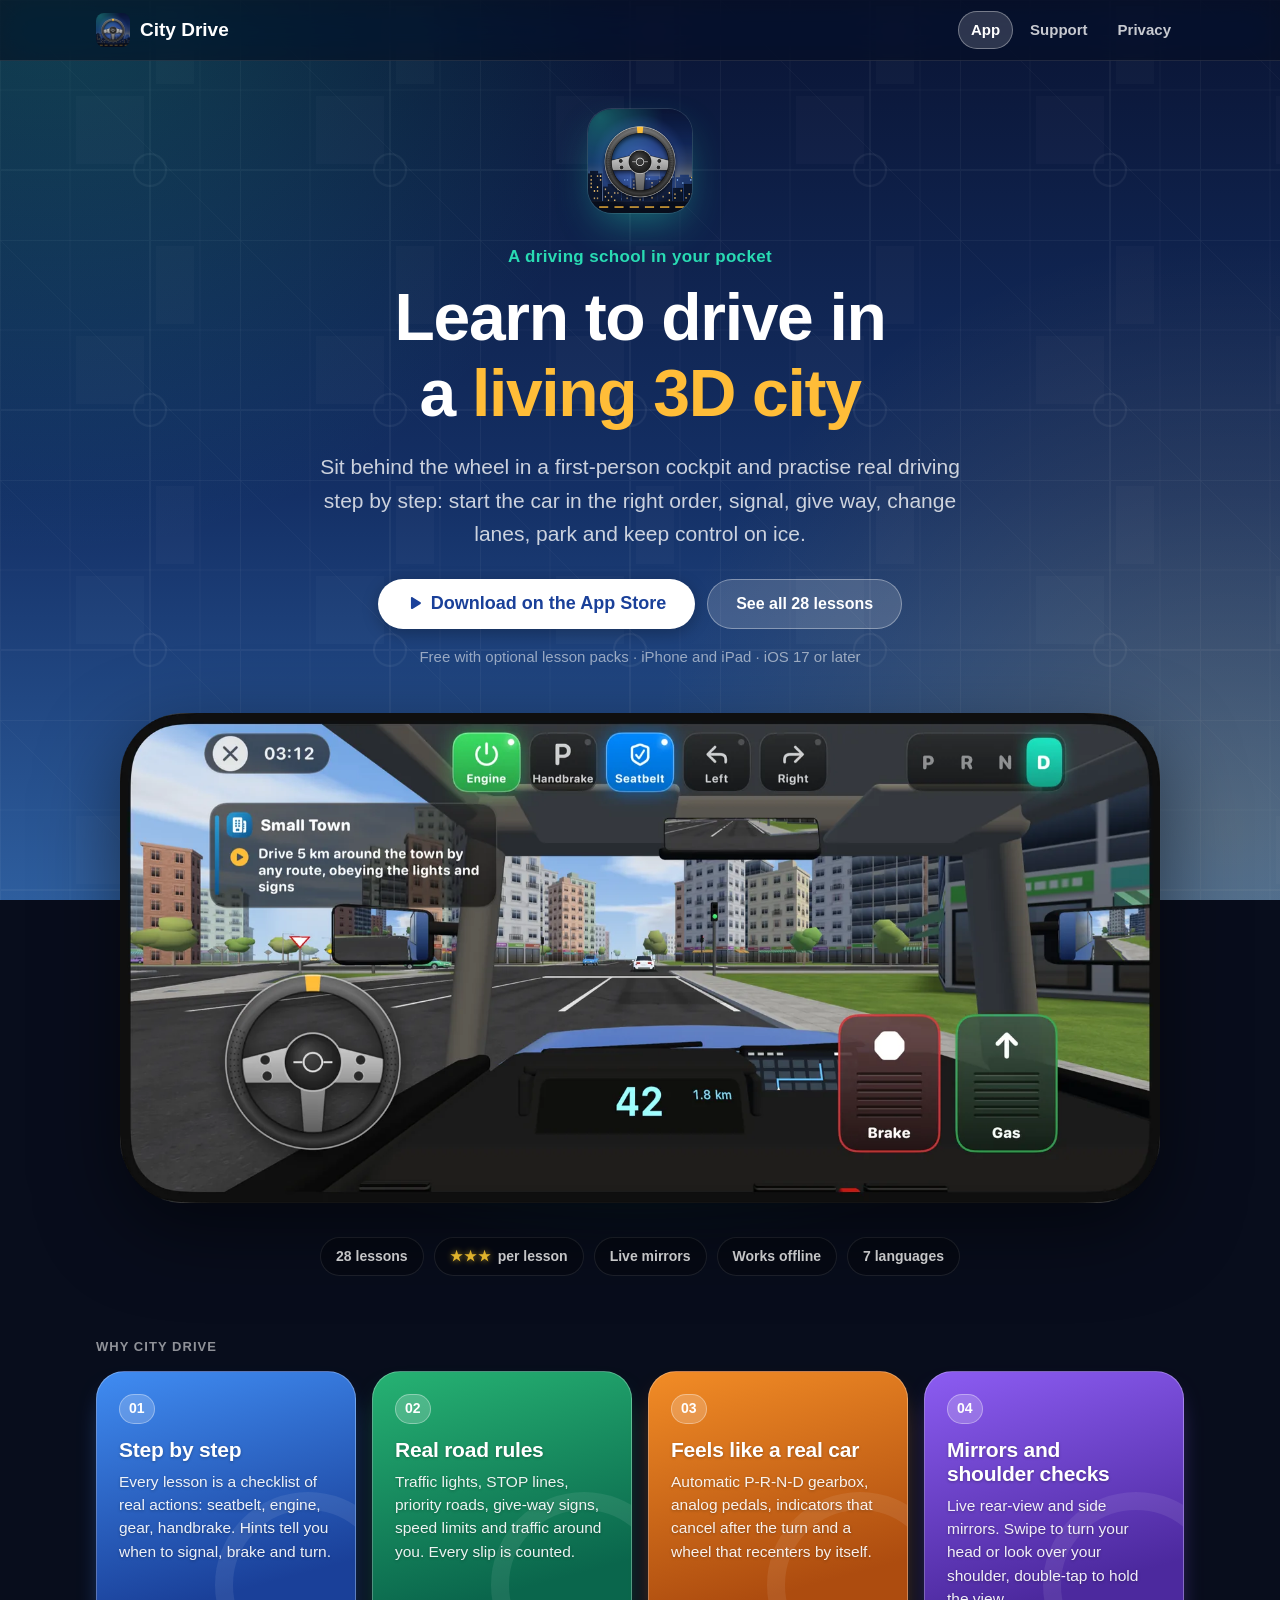
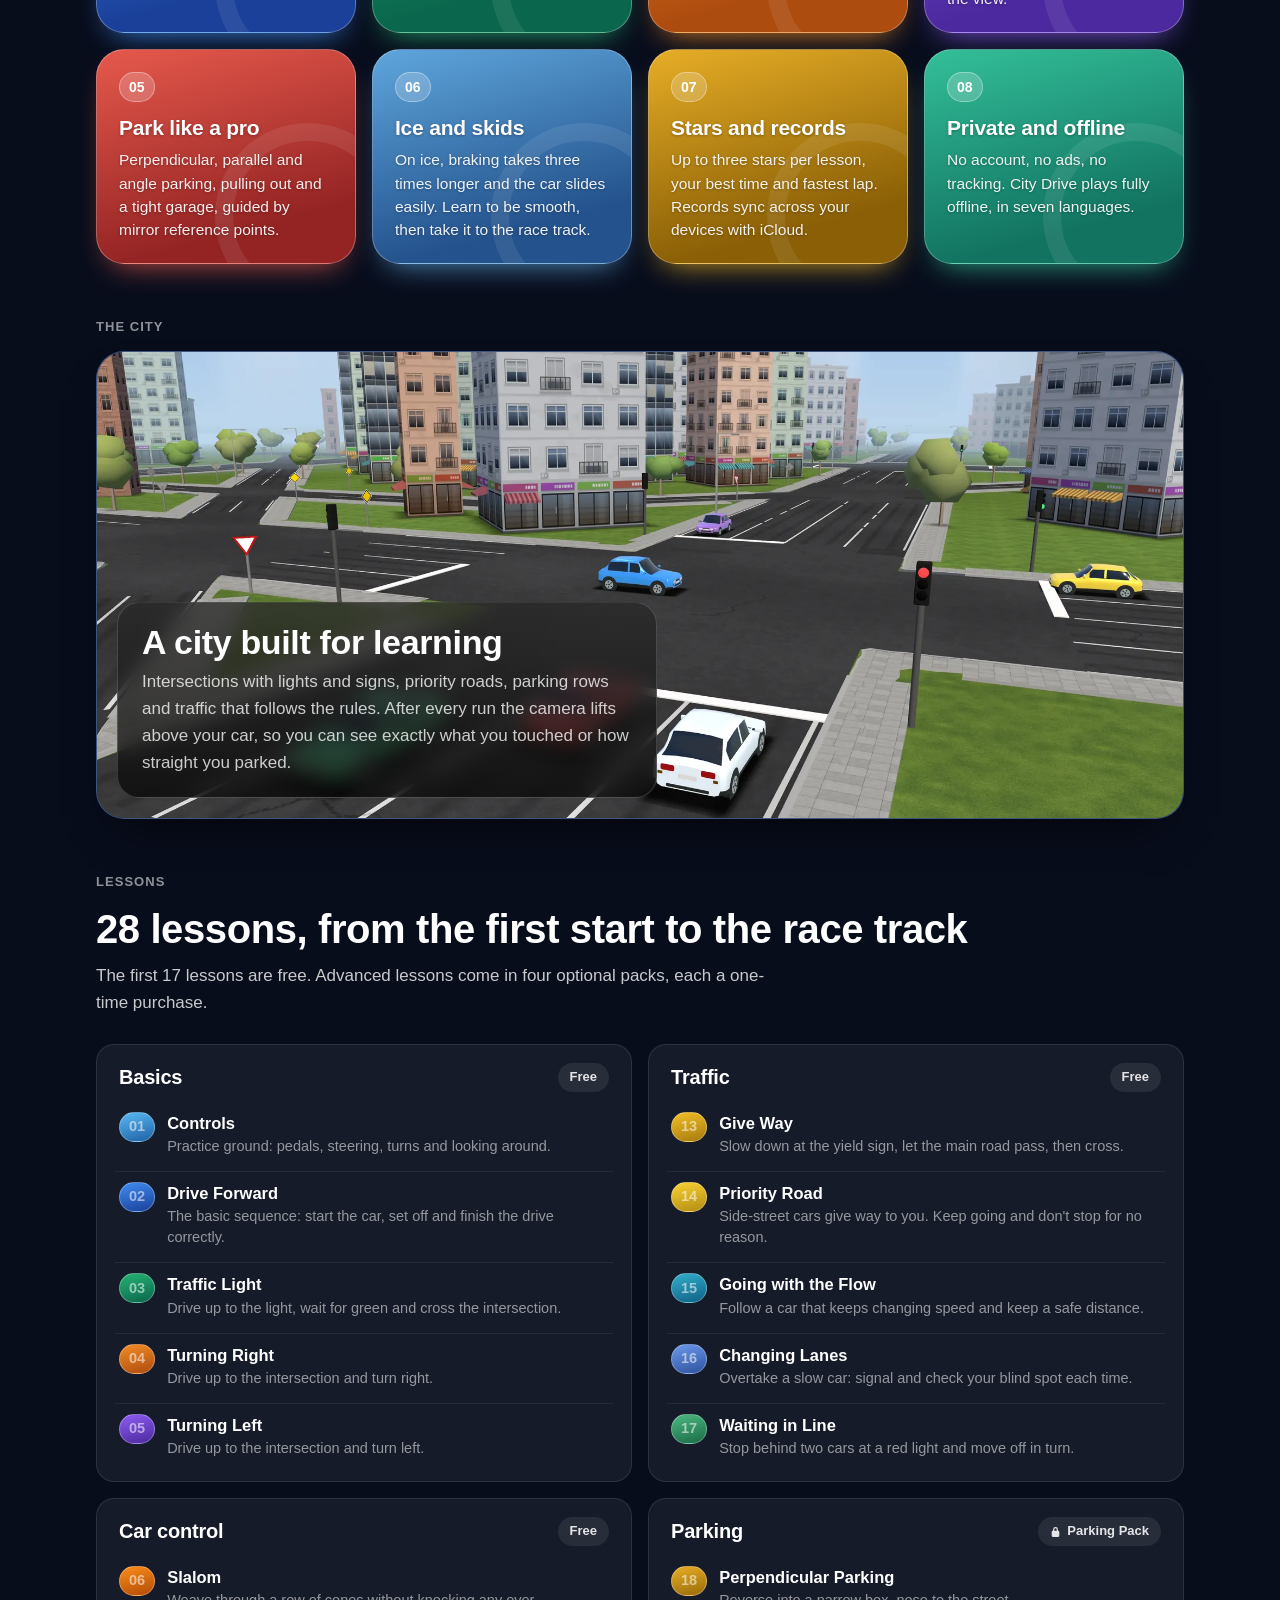
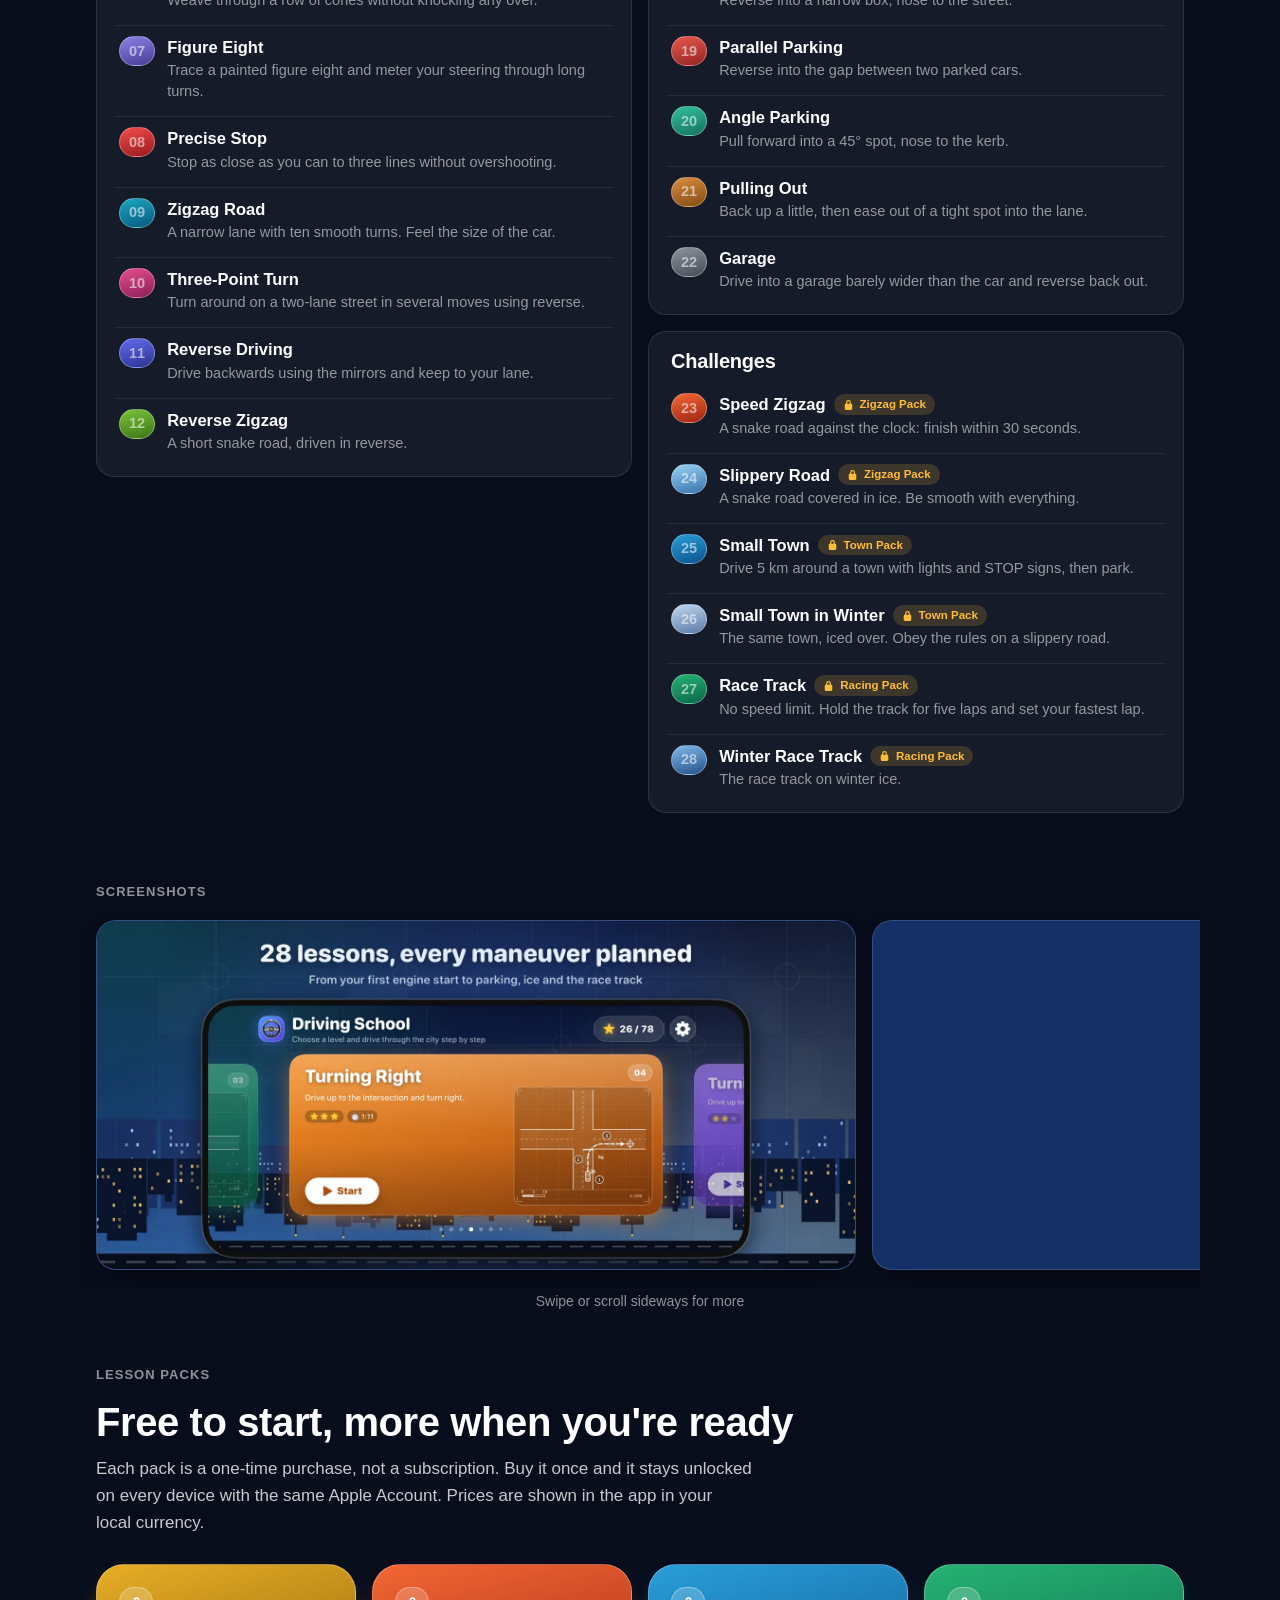
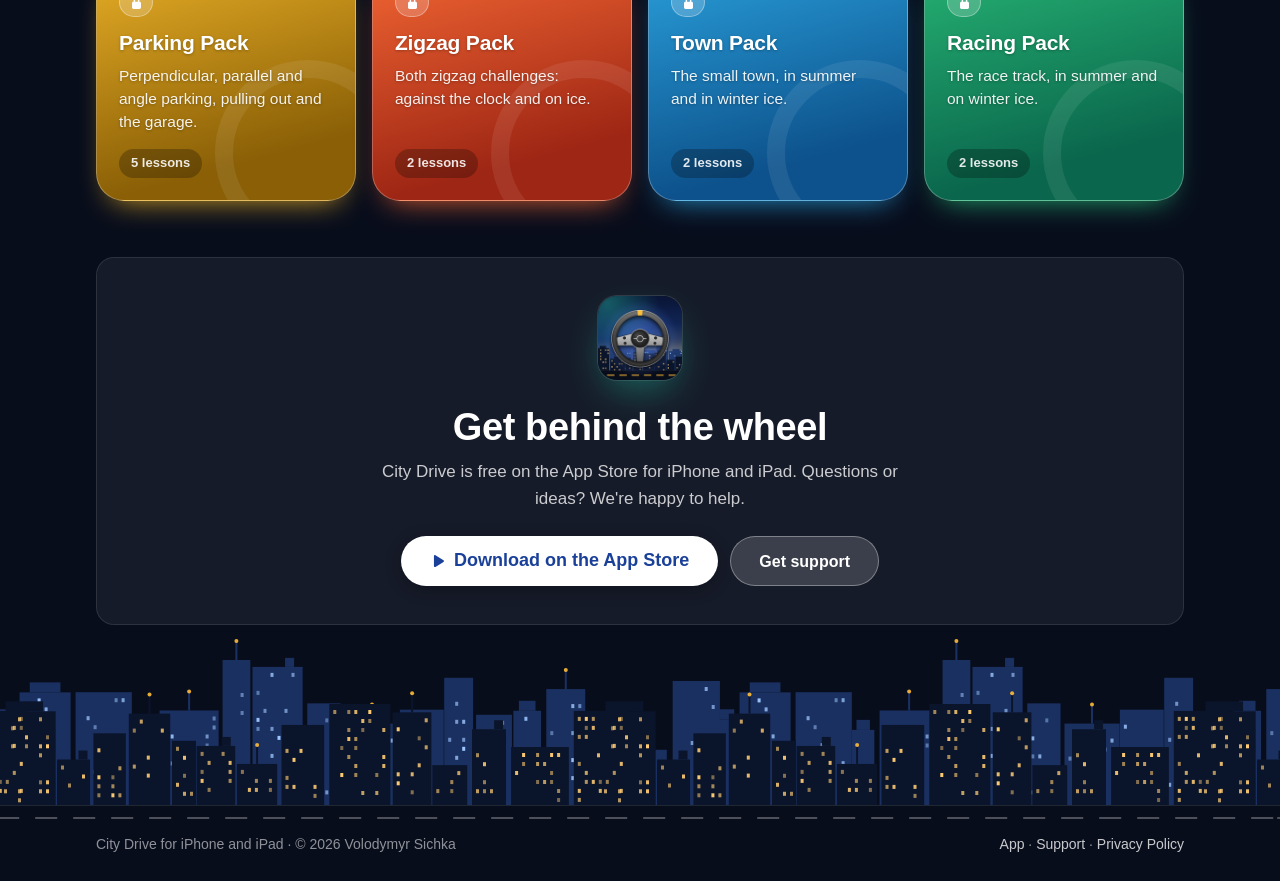
==== index.html @ c79d3a8d "Redesign privacy policy and support pages in the app's style, add marketing page" ====
<!DOCTYPE html>
<html lang="en">
  <head>
    <meta charset="UTF-8" />
    <title>City Drive</title>
    <meta http-equiv="refresh" content="0; url=marketing.html" />
    <link rel="canonical" href="https://vybgss.github.io/city-drive-docs/marketing.html" />
    <style>body { background: #0a1433; color: #fff; font-family: -apple-system, sans-serif; }</style>
  </head>
  <body>
    <p><a href="marketing.html" style="color: #29dbb3">City Drive</a></p>
  </body>
</html>
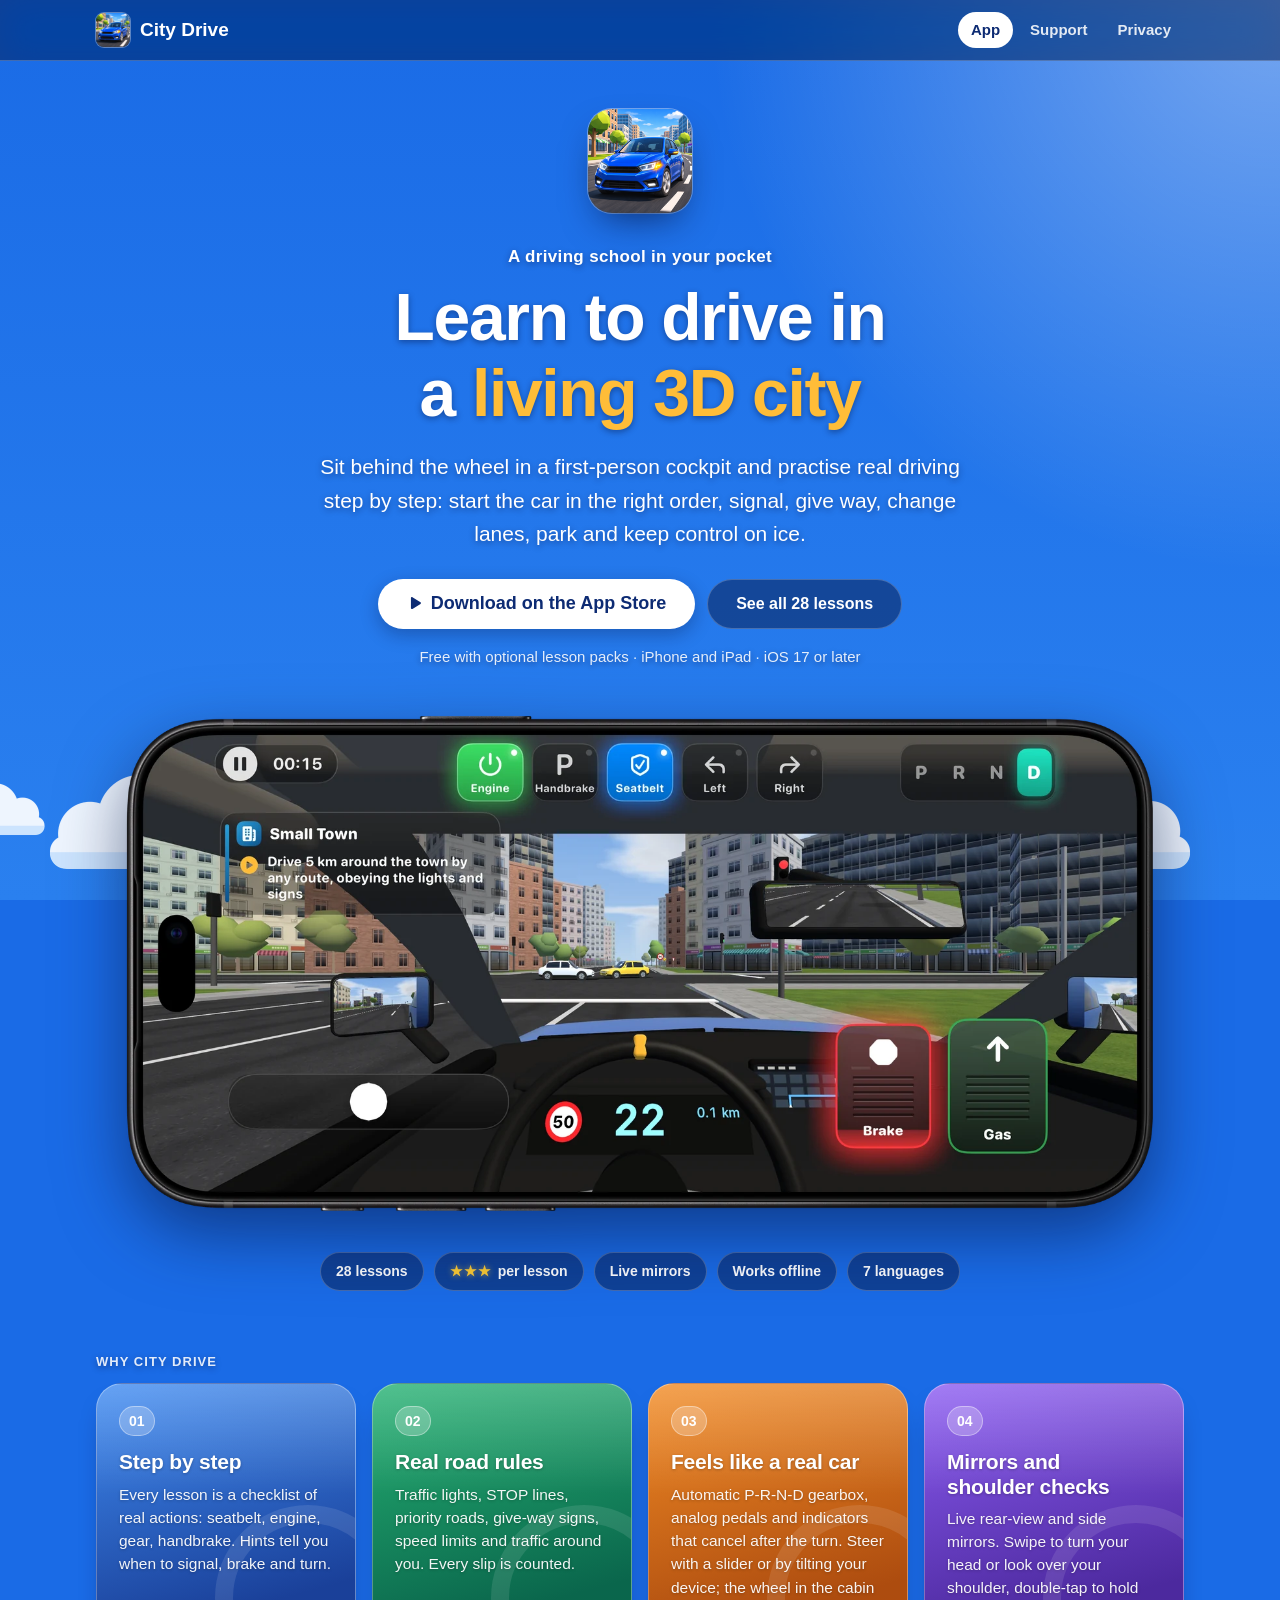
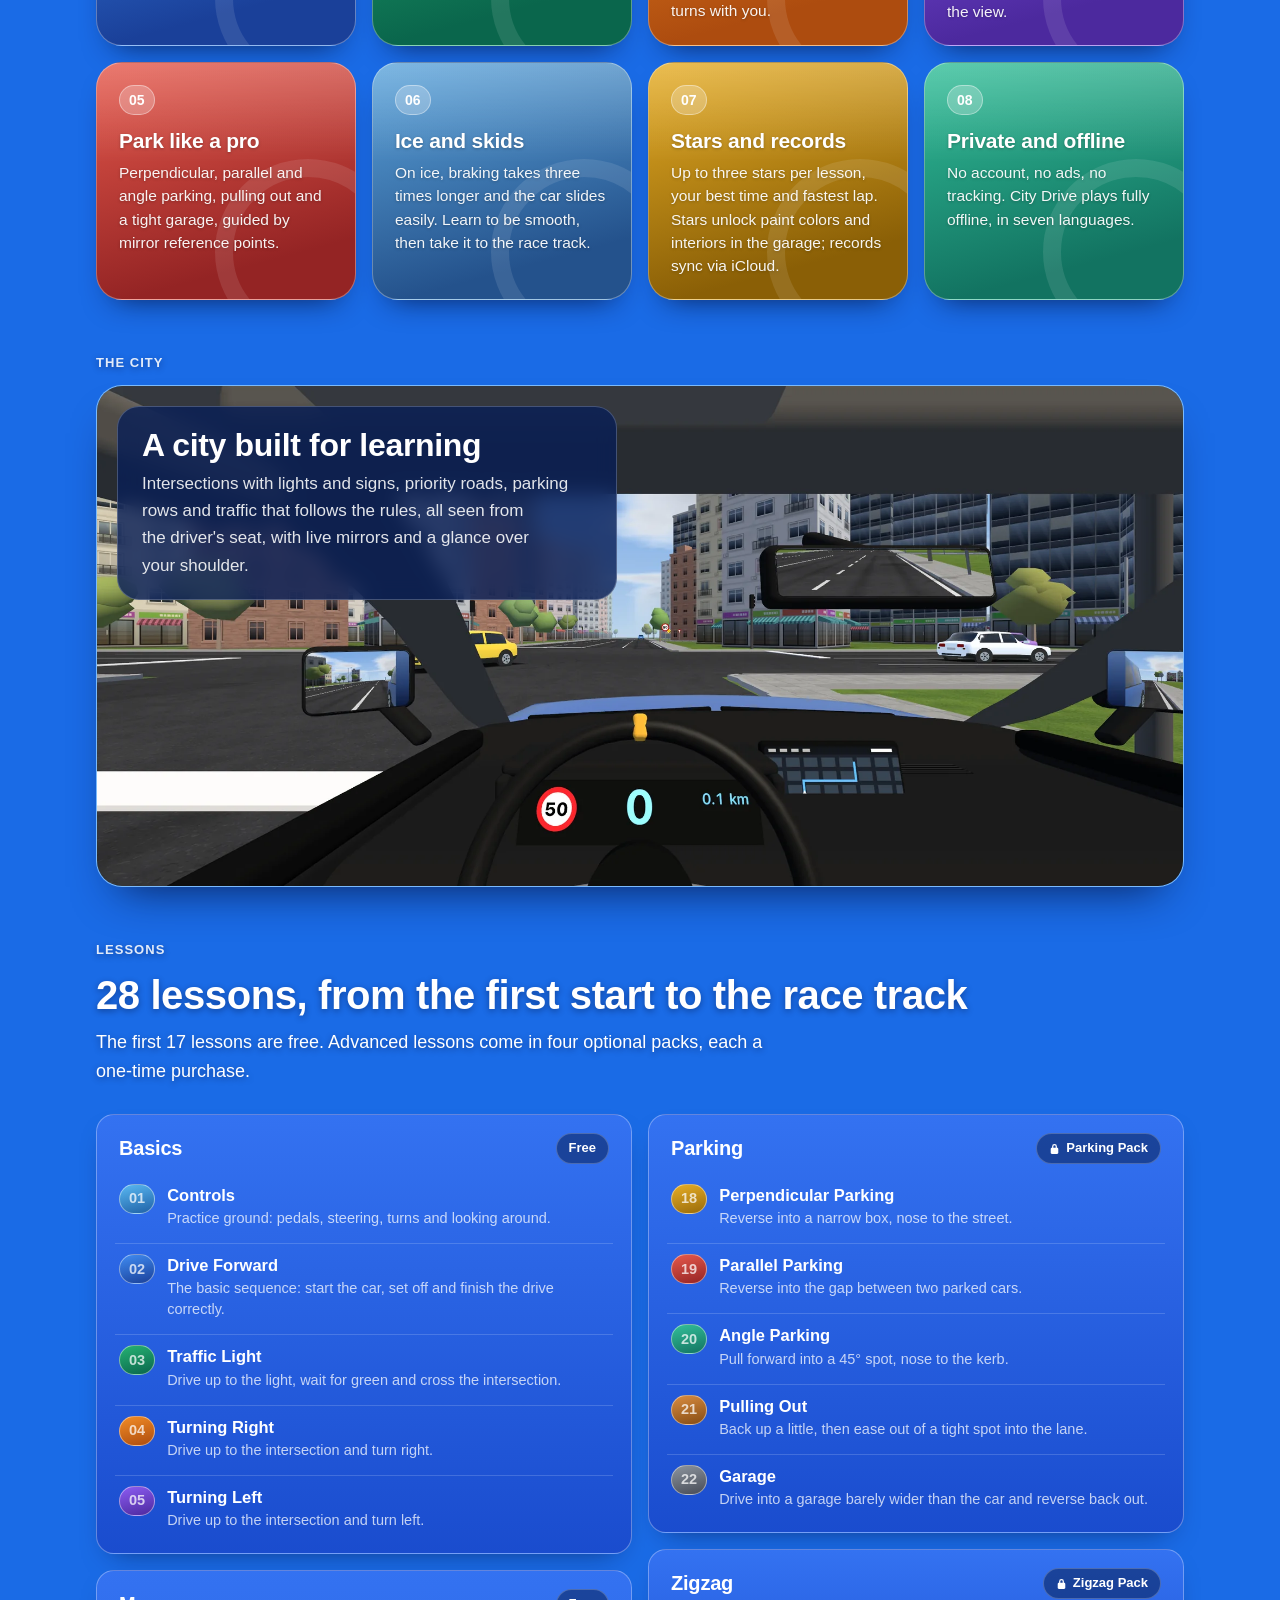
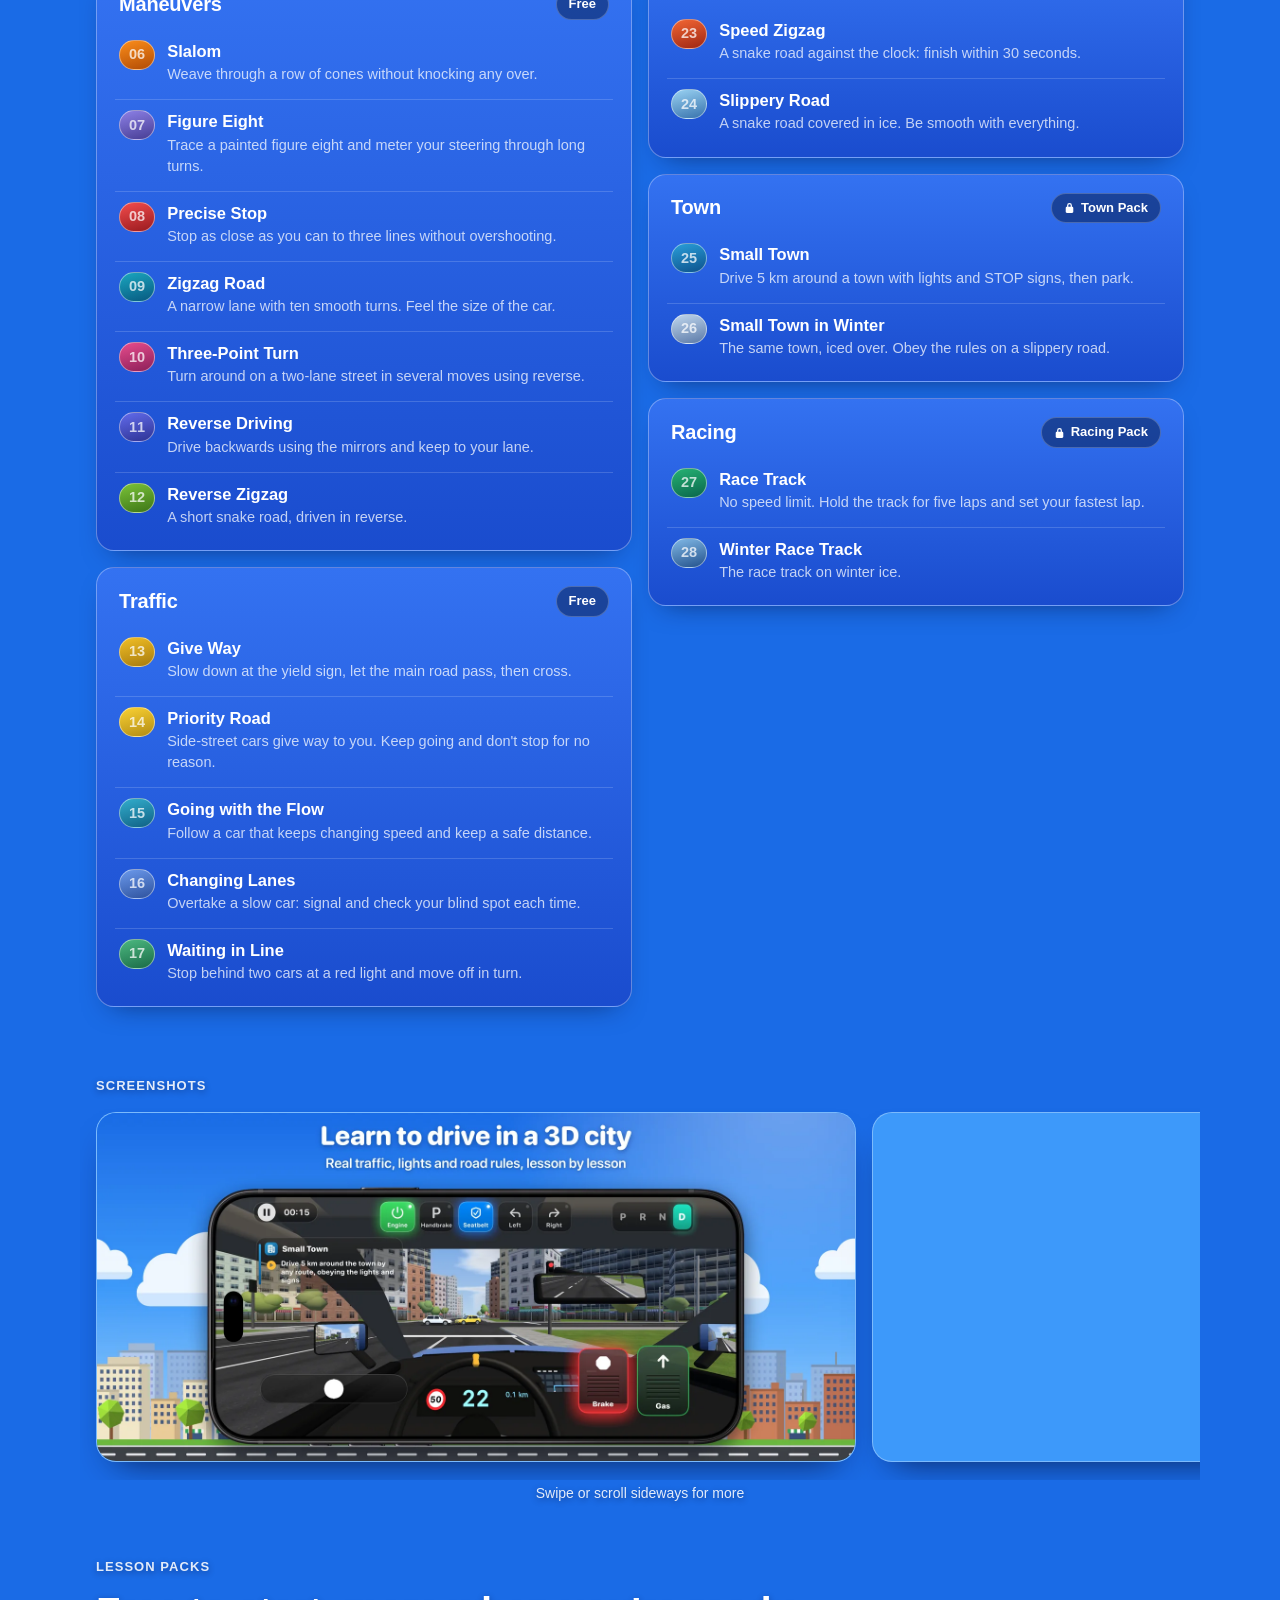
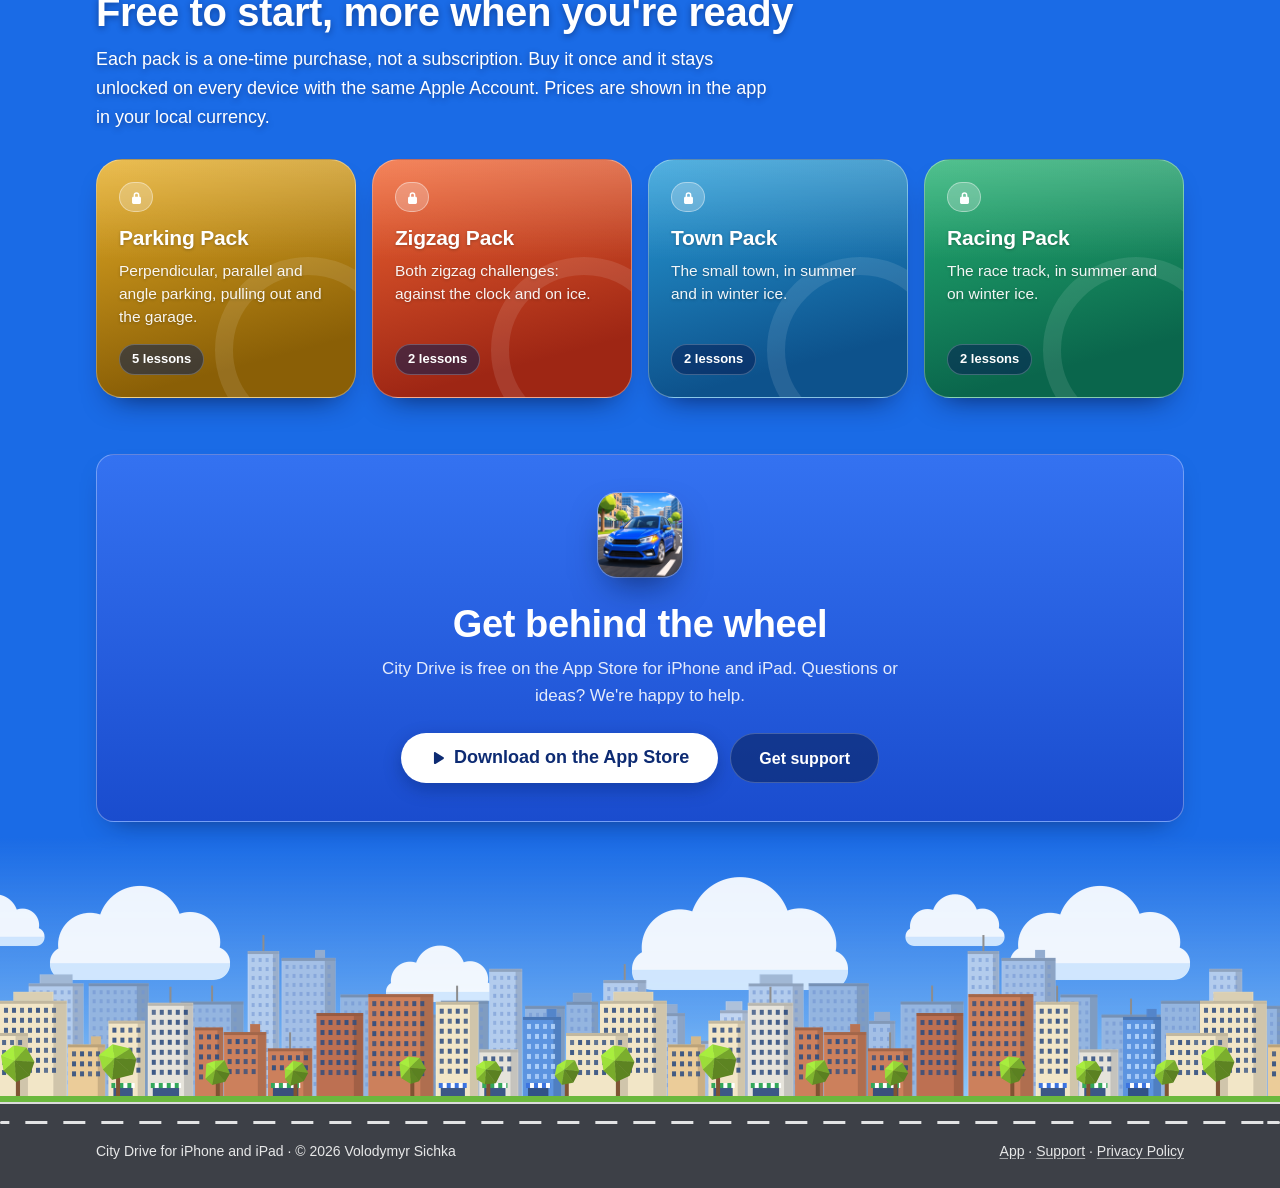
==== commit f1e1232b: "Sunny-city redesign matching the app; 2.2 screenshots, slider and tilt steering, full favicon set" ====
--- a/index.html
+++ b/index.html
@@ -5,9 +5,12 @@
     <title>City Drive</title>
     <meta http-equiv="refresh" content="0; url=marketing.html" />
     <link rel="canonical" href="https://vybgss.github.io/city-drive-docs/marketing.html" />
-    <style>body { background: #0a1433; color: #fff; font-family: -apple-system, sans-serif; }</style>
+    <link rel="icon" href="favicon.ico" sizes="any" />
+    <link rel="icon" type="image/png" sizes="32x32" href="assets/favicon-32.png" />
+    <link rel="apple-touch-icon" href="assets/apple-touch-icon.png" />
+    <style>body { background: #1a6be6; color: #fff; font-family: -apple-system, sans-serif; } a { color: #fff; }</style>
   </head>
   <body>
-    <p><a href="marketing.html" style="color: #29dbb3">City Drive</a></p>
+    <p><a href="marketing.html">City Drive</a></p>
   </body>
 </html>
